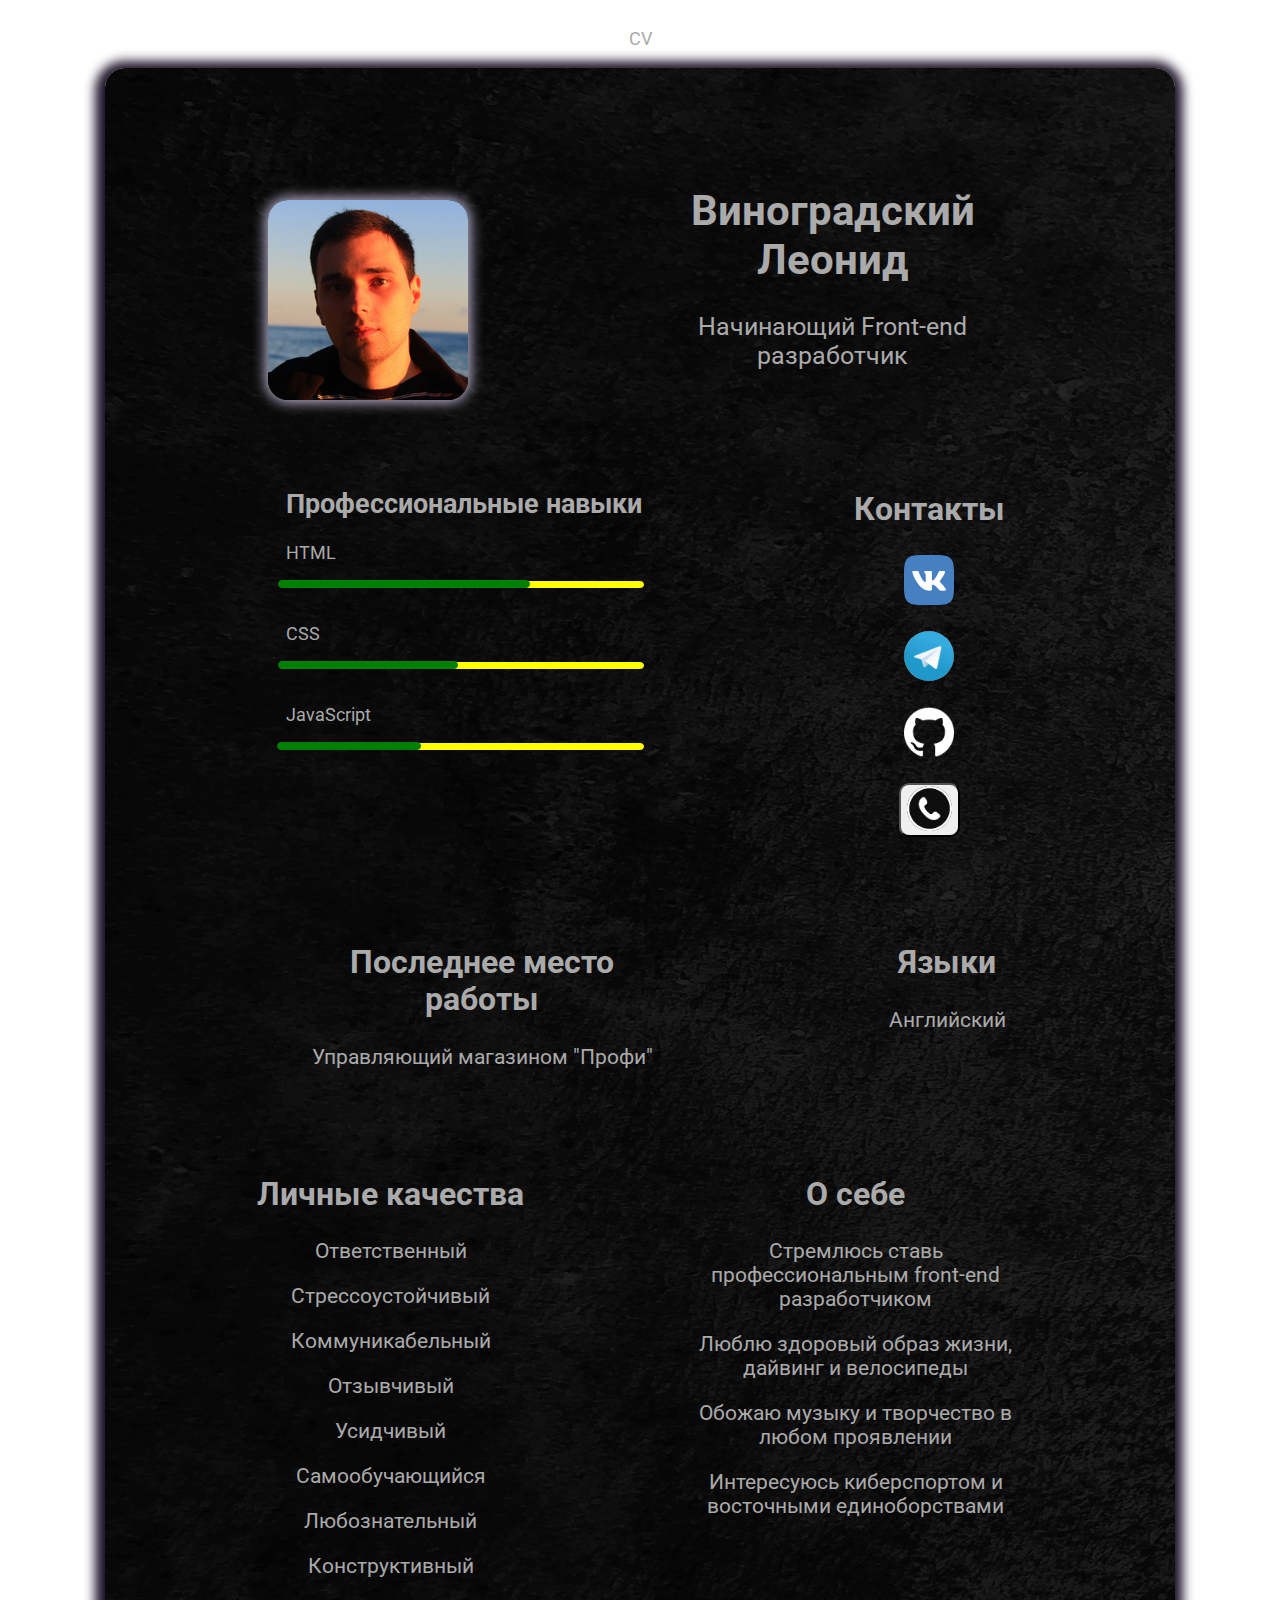
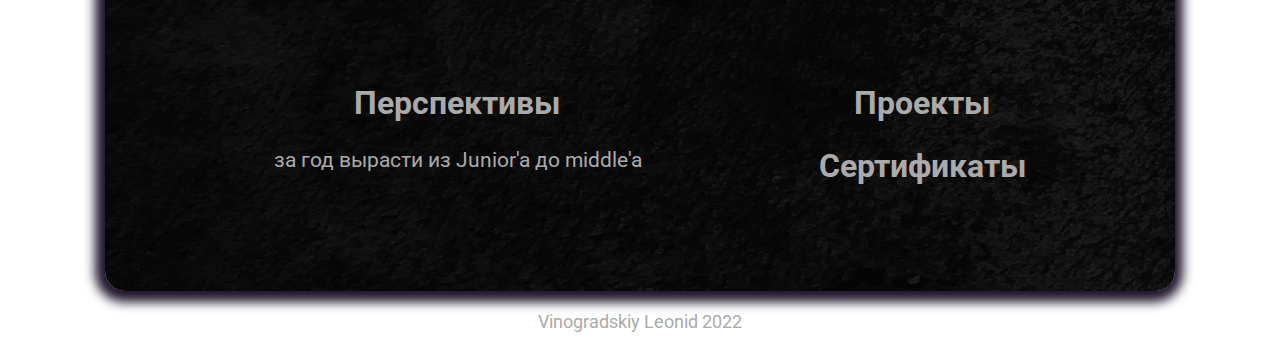
==== index.html @ b59bc2e7 "Update index.html" ====
<!DOCTYPE html>
<html lang="en">

<head>
    <meta charset="UTF-8">
    <meta http-equiv="X-UA-Compatible" content="IE=edge">
    <meta name="viewport" content="width=device-width, initial-scale=1.0">
    <title>Leonid CV</title>
    <link href="./main.css" rel="stylesheet">
</head>

<body>
    <header class="header">
        <div class="container">
            <div class="headerRow">
                <div class="headerText">CV</div>
            </div>
        </div>
    </header>
    <div class="card">
        <div class="mainContent">

            <div>
                <div class="block0">

                </div>
                <div class="block1">


                </div>
                <!-- <p>Junior JavaScript разработчик</p> -->

            </div>


        </div>
        <div class="wrapper">
            <div class="content">
                <div class="info">
                    <div class="container">
                        <div class="infoRow">
                            <div>
                                <img src="/media/avatar.jpg" alt="аватар" class="avatar">
                            </div>
                            <div class="infoBody">
                                <ul class="infoRowTitle">
                                    <li class="title">
                                        <h1>Виноградский Леонид</h1>
                                        <p class="titleText">Начинающий Front-end разработчик</p>
                                        <!-- <h2>Желаемая должность</h2>
                                        <p class="titleText">Junior front-end разработчик</p> -->
                                    </li>
                                </ul>
                            </div>
                        </div>
                    </div>
                </div>
            </div>
            <div class="skillBarDiv">
                <div class="info">
                    <div class="container">
                        <div class="infoRow">
                            <div>
                                <ul class="mainInfo">
                                    <li class="skillDiagram">
                                        <h2 class="headers">Профессиональные навыки</h2>
                                        <p>HTML</p>
                                        <hr color="yellow" width="100%" size="10px" class="skillHtml1">
                                        <hr color="green" width="70%" size="11px" class="skillHtml2">
                                        <p>CSS</p>
                                        <hr color="yellow" width="100%" size="10px" class="skillCss1">
                                        <hr color="green" width="50%" size="11px" class="skillCss2">
                                        <p>JavaScript</p>
                                        <hr color="yellow" width="100%" size="10px" class="skillJs1">
                                        <hr color="green" width="40%" size="11px" class="skillJs2">
                                    </li>
                                </ul>
                            </div>
                            <div class="infoBody">
                                <ul class="mainInfo">
                                    <li class="title">
                                        <h2 class="contactText">Контакты</h2>
                                        <p><a href="https://vk.com/wolfy007" target="_blanck" onmouseover=""
                                                onmouseout="" title="Открыть в VK"><img src="/ico/VK.png" id="vkIco"
                                                    width="50" alt="открыть в VK"> </a></p>
                                        <p><a href="https://t.me/OokamiDV" target="_blanck" onmouseover="" onmouseout=""
                                                title="Открыть в telegram"><img src="/ico/telegram.png" width="50"
                                                    alt="открыть в telegram" id="TelegaIco" class="icoTelegram"></a></p>
                                        <p><a href="https://github.com/OokamiDV" target="_blanck" onmouseover=""
                                                onmouseout="" title="Открыть в GitHub" id="githIco"><img
                                                    src="/ico/github.png" width="50" class="icoGit"></a></p>
                                        <p><Button id="icoBut" onclick="" onmouseover="" onmouseout=""><img
                                                    src="ico/tel.png" width="45" class="icoTel" id="icoTel"
                                                    title="Показать номер телефона"></Button>
                                        <p id="numTel">+79819593191</p>
                                        </p>
                                    </li>
                                </ul>
                            </div>
                        </div>
                    </div>
                </div>
            </div>
            <div class="content">
                <div class="info">
                    <div class="container">
                        <div class="infoRow">
                            <div>
                                <ul class="mainInfo">
                                    <li class="title">
                                        <h2>Последнее место работы</h2>
                                        <p>Управляющий магазином "Профи"</p>
                                    </li>
                                </ul>
                            </div>
                            <div class="infoBody">
                                <ul class="mainInfo">
                                    <li class="title">
                                        <h2>Языки</h2>
                                        <p>Английский</p>
                                    </li>
                                </ul>
                            </div>
                        </div>
                    </div>
                </div>
            </div>
            <div class="content">
                <div class="info">
                    <div class="container">
                        <div class="infoRow">
                            <div>
                                <ul class="mainInfo">
                                    <li class="title">
                                        <h2>Личные качества</h2>
                                        <p>Ответственный</p>
                                        <p>Стрессоустойчивый</p>
                                        <p>Коммуникабельный</p>
                                        <p>Отзывчивый</p>
                                        <p>Усидчивый</p>
                                        <p>Самообучающийся</p>
                                        <p>Любознательный</p>
                                        <p>Конструктивный</p>
                                    </li>
                                </ul>
                            </div>
                            <div class="infoBody">
                                <ul class="mainInfo">
                                    <li class="title">
                                        <h2>О себе</h2>
                                        <p>Стремлюсь ставь профессиональным front-end разработчиком</p>
                                        <p>Люблю здоровый образ жизни, дайвинг и велосипеды</p>
                                        <p>Обожаю музыку и творчество в любом проявлении</p>
                                        <p>Интересуюсь киберспортом и восточными единоборствами</p>
                                    </li>
                                </ul>
                            </div>
                        </div>
                    </div>
                </div>
            </div>
            <div class="content">
                <div class="info">
                    <div class="container">
                        <div class="infoRow">
                            <div>
                                <ul class="mainInfo">
                                    <li class="title">
                                        <h2>Перспективы</h2>
                                        <p>за год вырасти из Junior'a до middle'a</p>
                                    </li>
                                </ul>
                            </div>
                            <div class="infoBody">
                                <ul class="mainInfo">
                                    <li class="title">
                                        <a class="noLineA" onclick="" href="/projects.html" target="_blanck"
                                            title="Перейти к проектам">
                                            <h2 id="proj" onmouseout="" onmouseover="" class="projects">Проекты</h2>
                                        </a>
                                        <a class="noLineA" onclick="" href="/certificate.html" target="_blanck"
                                            title="Перейти к сертификатам">
                                            <h2 id="certif" onmouseout="" onmouseover="" class="projects">Сертификаты
                                            </h2>
                                        </a>
                                    </li>
                                </ul>
                            </div>
                        </div>
                    </div>
                </div>
            </div>
        </div>
    </div>

    <header class="header">
        <div class="container">
            <div class="headerRow">
                <div class="headerText">Vinogradskiy Leonid 2022</div>
            </div>
        </div>
    </header>
    <script src="./main.js"></script>
</body>

</html>
---- main.css ----
@import url('https://fonts.googleapis.com/css2?family=Roboto:ital,wght@1,300&display=swap');


body {
    background-image: url(/media/abstract-luxury-.jpg);
    background-size: auto;

    font-size: 18px;
    font-weight: normal;
    font-family: 'Roboto', sans-serif;
    color: rgb(170, 170, 170);

}

.card {
    background-image: url(/media/old-black-background-.jpg);
    background-size: auto;
    max-width: 970px;
    min-width: 750px;
    padding: 50px;
    border-radius: 20px;
    box-shadow: -1px 2px 11px 9px rgba(17, 4, 29, 0.932);
    /* position: relative; */
    margin: 0px auto;
}

.wrapper {
    min-height: 100%;
    /* overflow: hidden; */

    display: flex;
    flex-direction: column;

}

.container {
    max-width: 950px;
    margin: 0px auto;
}

.content {
    flex: 1 1 auto;
}

.skillBarDiv {
    flex: 1 1 auto;
    height: 453px;

}

.info {
    padding: 2px 0;
}

.infoRowTitle {
    display: flex;
    justify-content: space-around;
    padding: 10px;
    list-style-type: none;
}

.infoRow {
    display: flex;
    justify-content: space-around;
    padding: 10px;
}

.mainInfo {
    display: flex;
    list-style-type: none;
    padding-left: 20px;
    max-width: 375px;
}

.contactText {
    min-width: 170px;
}

.header {
    display: flex;
    height: 60px;
    justify-content: center;
    align-items: center;
}

.headers {
    text-align: center;
}

/* .footer {

} */

.footerRow {
    display: flex;
    height: 60px;
    justify-content: center;
    align-items: center;
}

.title {
    text-align: center;
    font-size: 21px;
    font-weight: 400;
    max-width: 400px;
}

.icoTelegram {
    border-radius: 50px;

}

.icoGit {
    filter: invert(100%);
}

.icoTel {
    border-radius: 50px;
    filter: invert(100%);
    max-width: 50px;
    z-index: 2;

}

#numTel {
    font-size: 25px;

}

#icoBut {
    border-radius: 10px;
    cursor: pointer;
}


.titleText {
    font-size: 25px;
}

.avatar {
    max-width: 270px;
    max-height: 270px;
    border: 3px;
    border-radius: 20px;
    border-color: rgb(207, 182, 151);
    box-shadow: 0px 0px 14px 2px rgb(201, 192, 221);
    margin: 30px;
    position: relative;
    top: 40px;
}

.skillDiagrams {
    max-width: 370px;
}

.infoBody {
    padding-left: 0px;
}

/* .footerText {

} */

/* @media (max-width:1200px){
    .MainContent{
        max-width: 970px;
    }
} */
@media (max-width:950px) {
    .card {
        max-width: 750px;
    }
}

@media (max-width:740px) {
    .card {
        max-width: 480px;
    }
}

@media (max-width:950px) {
    .mainContent {
        max-width: 750px;
    }
}

@media (max-width:740px) {
    .mainContent {
        max-width: 480px;
    }
}




.skillHtml1 {
    position: relative;
    z-index: 1;
    border-radius: 10px;
    max-height: 5px;

}

.skillHtml2 {
    position: relative;
    bottom: 17px;
    z-index: 2;
    right: 60px;
    border-radius: 10px;
    max-height: 6px;
}

.skillCss1 {
    position: relative;
    z-index: 1;
    border-radius: 10px;
    max-height: 5px;
}

.skillCss2 {
    position: relative;
    bottom: 17px;
    z-index: 2;
    right: 96px;
    border-radius: 10px;
    max-height: 6px;
}

.skillJs1 {
    position: relative;
    z-index: 1;
    border-radius: 10px;
    max-height: 5px;
}

.skillJs2 {
    position: relative;
    bottom: 17px;
    z-index: 2;
    right: 115px;
    border-radius: 10px;
    max-height: 6px;
}

.projects {
    font-family: 'Roboto', sans-serif;
    color: rgb(170, 170, 170);
    text-align: center;

}

.noLineA {
    text-decoration: none;
}


/* .block0 {
    position: absolute;
    left: 50px
}

.block1 {
    border:solid;
    max-width: 400px;
    max-height: 200px;
    border-radius: 20px;
    border-color: rgb(201, 192, 221);
    padding: 20px;
    text-align:center;
    position: absolute;
    left: 460px;
    top:15px;
    box-shadow: 0px 0px 14px 2px rgb(201, 192, 221);
    
} */

/* .mainContent {
    padding: 10px;
    margin: 10px;
    position: relative;
    

} */
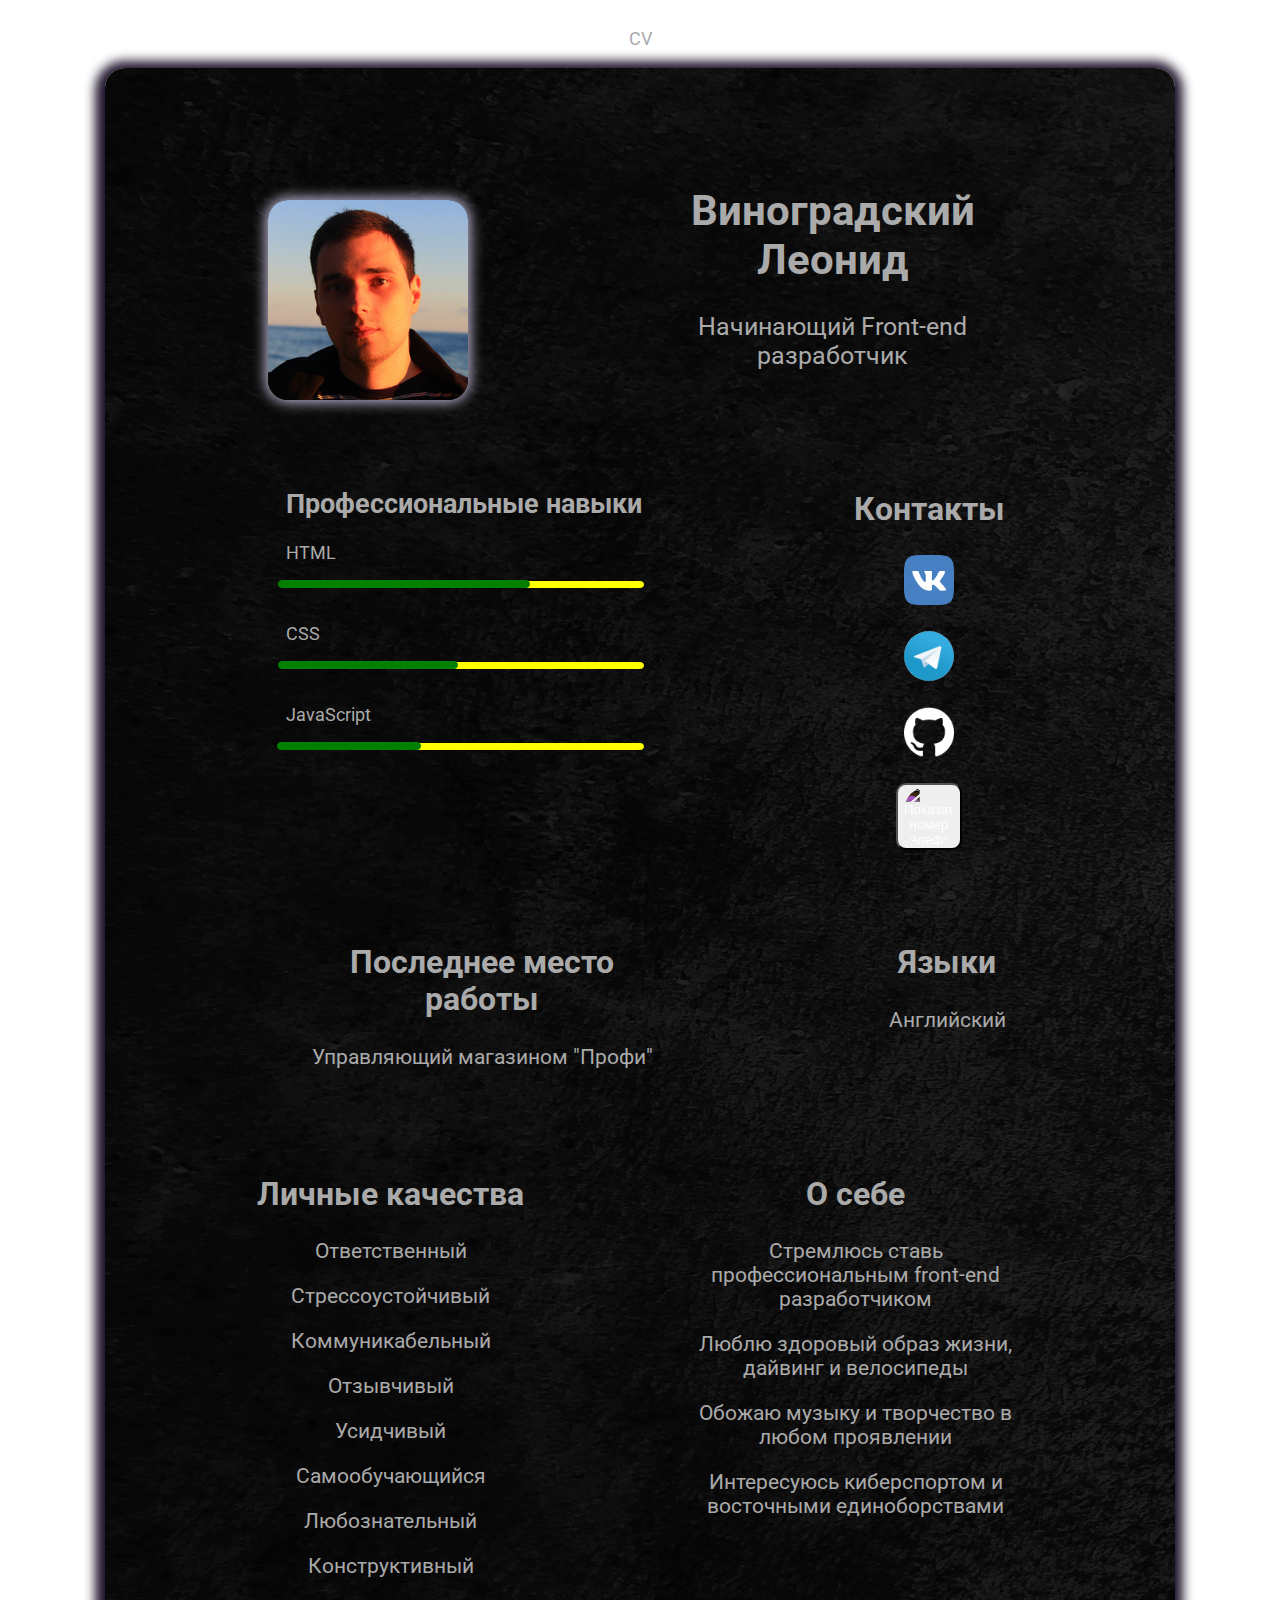
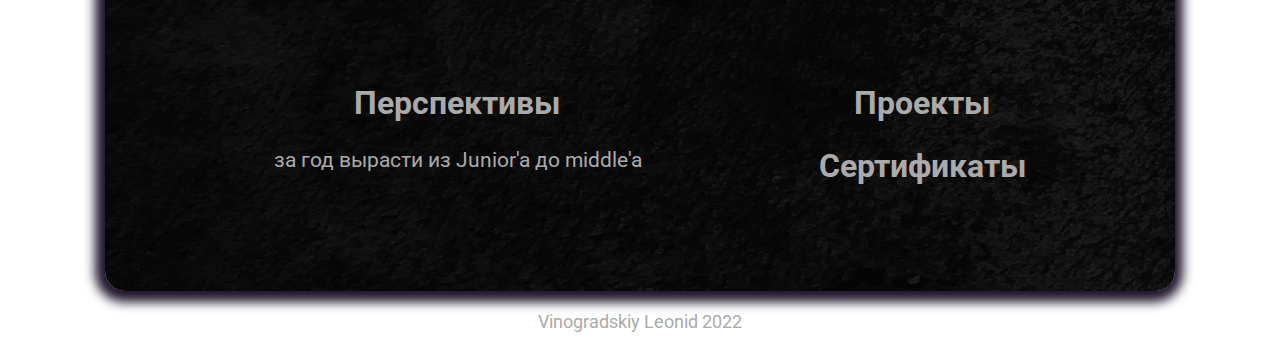
==== commit 8b21076d: "Add files via upload" ====
--- a/index.html
+++ b/index.html
@@ -40,7 +40,7 @@
                     <div class="container">
                         <div class="infoRow">
                             <div>
-                                <img src="/media/avatar.jpg" alt="аватар" class="avatar">
+                                <img src="./media/avatar.jpg" alt="аватар" class="avatar">
                             </div>
                             <div class="infoBody">
                                 <ul class="infoRowTitle">
@@ -80,19 +80,20 @@
                                 <ul class="mainInfo">
                                     <li class="title">
                                         <h2 class="contactText">Контакты</h2>
-                                        <p><a href="https://vk.com/wolfy007" target="_blanck" onmouseover=""
-                                                onmouseout="" title="Открыть в VK"><img src="/ico/VK.png" id="vkIco"
-                                                    width="50" alt="открыть в VK"> </a></p>
-                                        <p><a href="https://t.me/OokamiDV" target="_blanck" onmouseover="" onmouseout=""
-                                                title="Открыть в telegram"><img src="/ico/telegram.png" width="50"
-                                                    alt="открыть в telegram" id="TelegaIco" class="icoTelegram"></a></p>
-                                        <p><a href="https://github.com/OokamiDV" target="_blanck" onmouseover=""
-                                                onmouseout="" title="Открыть в GitHub" id="githIco"><img
-                                                    src="/ico/github.png" width="50" class="icoGit"></a></p>
-                                        <p><Button id="icoBut" onclick="" onmouseover="" onmouseout=""><img
-                                                    src="ico/tel.png" width="45" class="icoTel" id="icoTel"
+                                        <p>
+                                            <a href="https://vk.com/wolfy007" target="_blanck" onmouseover="" onmouseout="" title="Открыть в VK"><img src="/ico/VK.png" id="vkIco" width="50" alt="открыть в VK"> </a>
+                                        </p>
+                                        <p>
+                                            <a href="https://t.me/OokamiDV" target="_blanck" onmouseover="" onmouseout="" title="Открыть в telegram"><img src="./ico/telegram.png" width="50" alt="открыть в telegram" id="TelegaIco" class="icoTelegram"></a>
+                                        </p>
+                                        <p>
+                                            <a href="https://github.com/OokamiDV" target="_blanck" onmouseover="" onmouseout="" title="Открыть в GitHub" id="githIco"><img src="./ico/github.png" width="50" class="icoGit"></a>
+                                        </p>
+                                        <p>
+                                            <Button id="icoBut" onclick="" onmouseover="" onmouseout=""><img
+                                                    src=".ico/tel.png" width="45" class="icoTel" id="icoTel"
                                                     title="Показать номер телефона"></Button>
-                                        <p id="numTel">+79819593191</p>
+                                            <p id="numTel">+79819593191</p>
                                         </p>
                                     </li>
                                 </ul>
@@ -174,12 +175,10 @@
                             <div class="infoBody">
                                 <ul class="mainInfo">
                                     <li class="title">
-                                        <a class="noLineA" onclick="" href="/projects.html" target="_blanck"
-                                            title="Перейти к проектам">
+                                        <a class="noLineA" onclick="" href="./projects.html" target="_blanck" title="Перейти к проектам">
                                             <h2 id="proj" onmouseout="" onmouseover="" class="projects">Проекты</h2>
                                         </a>
-                                        <a class="noLineA" onclick="" href="/certificate.html" target="_blanck"
-                                            title="Перейти к сертификатам">
+                                        <a class="noLineA" onclick="" href="./certificate.html" target="_blanck" title="Перейти к сертификатам">
                                             <h2 id="certif" onmouseout="" onmouseover="" class="projects">Сертификаты
                                             </h2>
                                         </a>
@@ -203,4 +202,4 @@
     <script src="./main.js"></script>
 </body>
 
-</html>
+</html>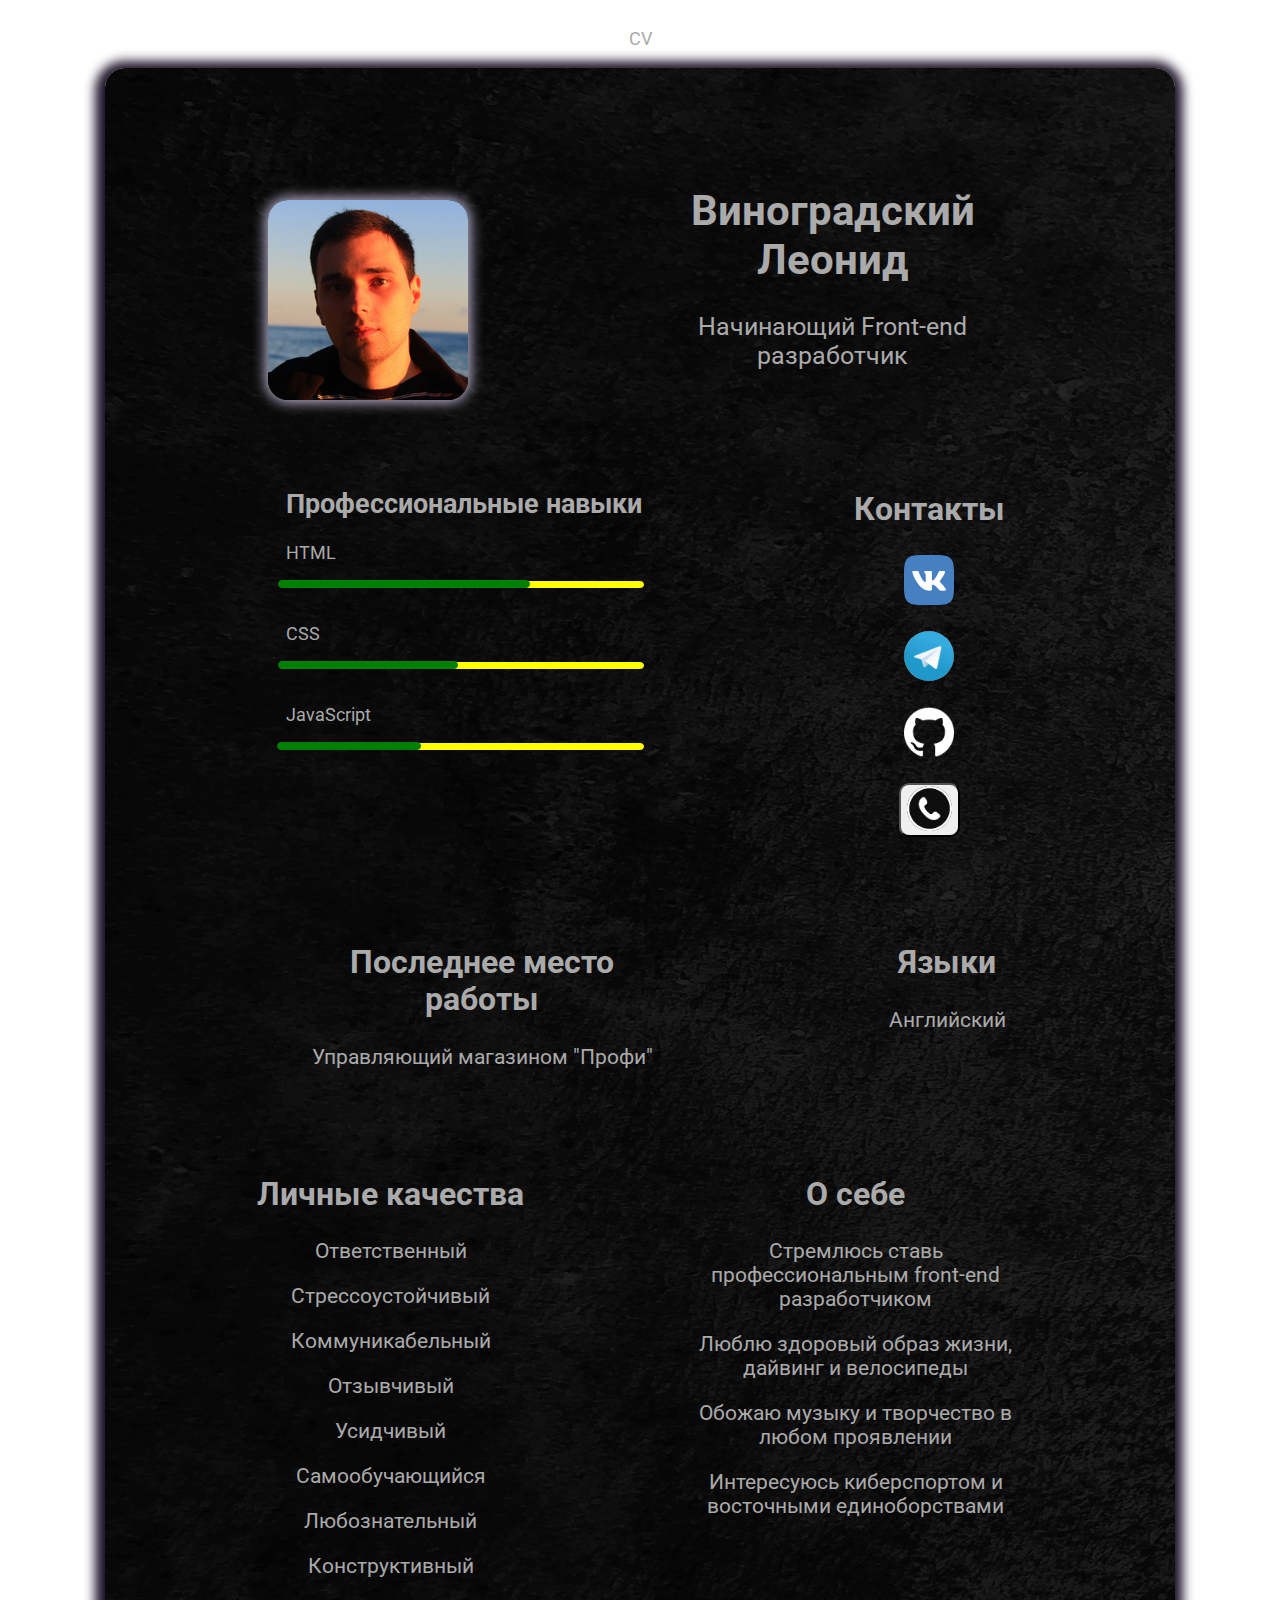
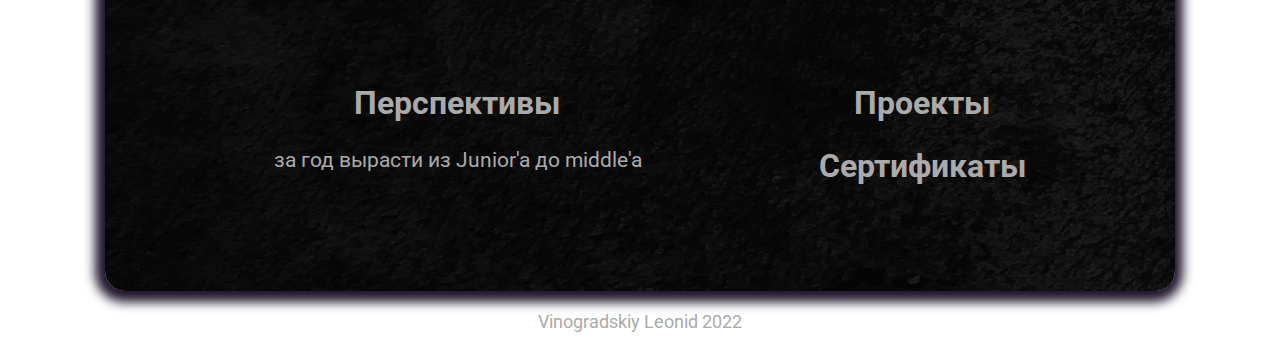
==== commit 31bfa886: "Add files via upload" ====
--- a/index.html
+++ b/index.html
@@ -81,7 +81,7 @@
                                     <li class="title">
                                         <h2 class="contactText">Контакты</h2>
                                         <p>
-                                            <a href="https://vk.com/wolfy007" target="_blanck" onmouseover="" onmouseout="" title="Открыть в VK"><img src="/ico/VK.png" id="vkIco" width="50" alt="открыть в VK"> </a>
+                                            <a href="https://vk.com/wolfy007" target="_blanck" onmouseover="" onmouseout="" title="Открыть в VK"><img src="./ico/VK.png" id="vkIco" width="50" alt="открыть в VK"> </a>
                                         </p>
                                         <p>
                                             <a href="https://t.me/OokamiDV" target="_blanck" onmouseover="" onmouseout="" title="Открыть в telegram"><img src="./ico/telegram.png" width="50" alt="открыть в telegram" id="TelegaIco" class="icoTelegram"></a>
@@ -91,7 +91,7 @@
                                         </p>
                                         <p>
                                             <Button id="icoBut" onclick="" onmouseover="" onmouseout=""><img
-                                                    src=".ico/tel.png" width="45" class="icoTel" id="icoTel"
+                                                    src="./ico/tel.png" width="45" class="icoTel" id="icoTel"
                                                     title="Показать номер телефона"></Button>
                                             <p id="numTel">+79819593191</p>
                                         </p>
